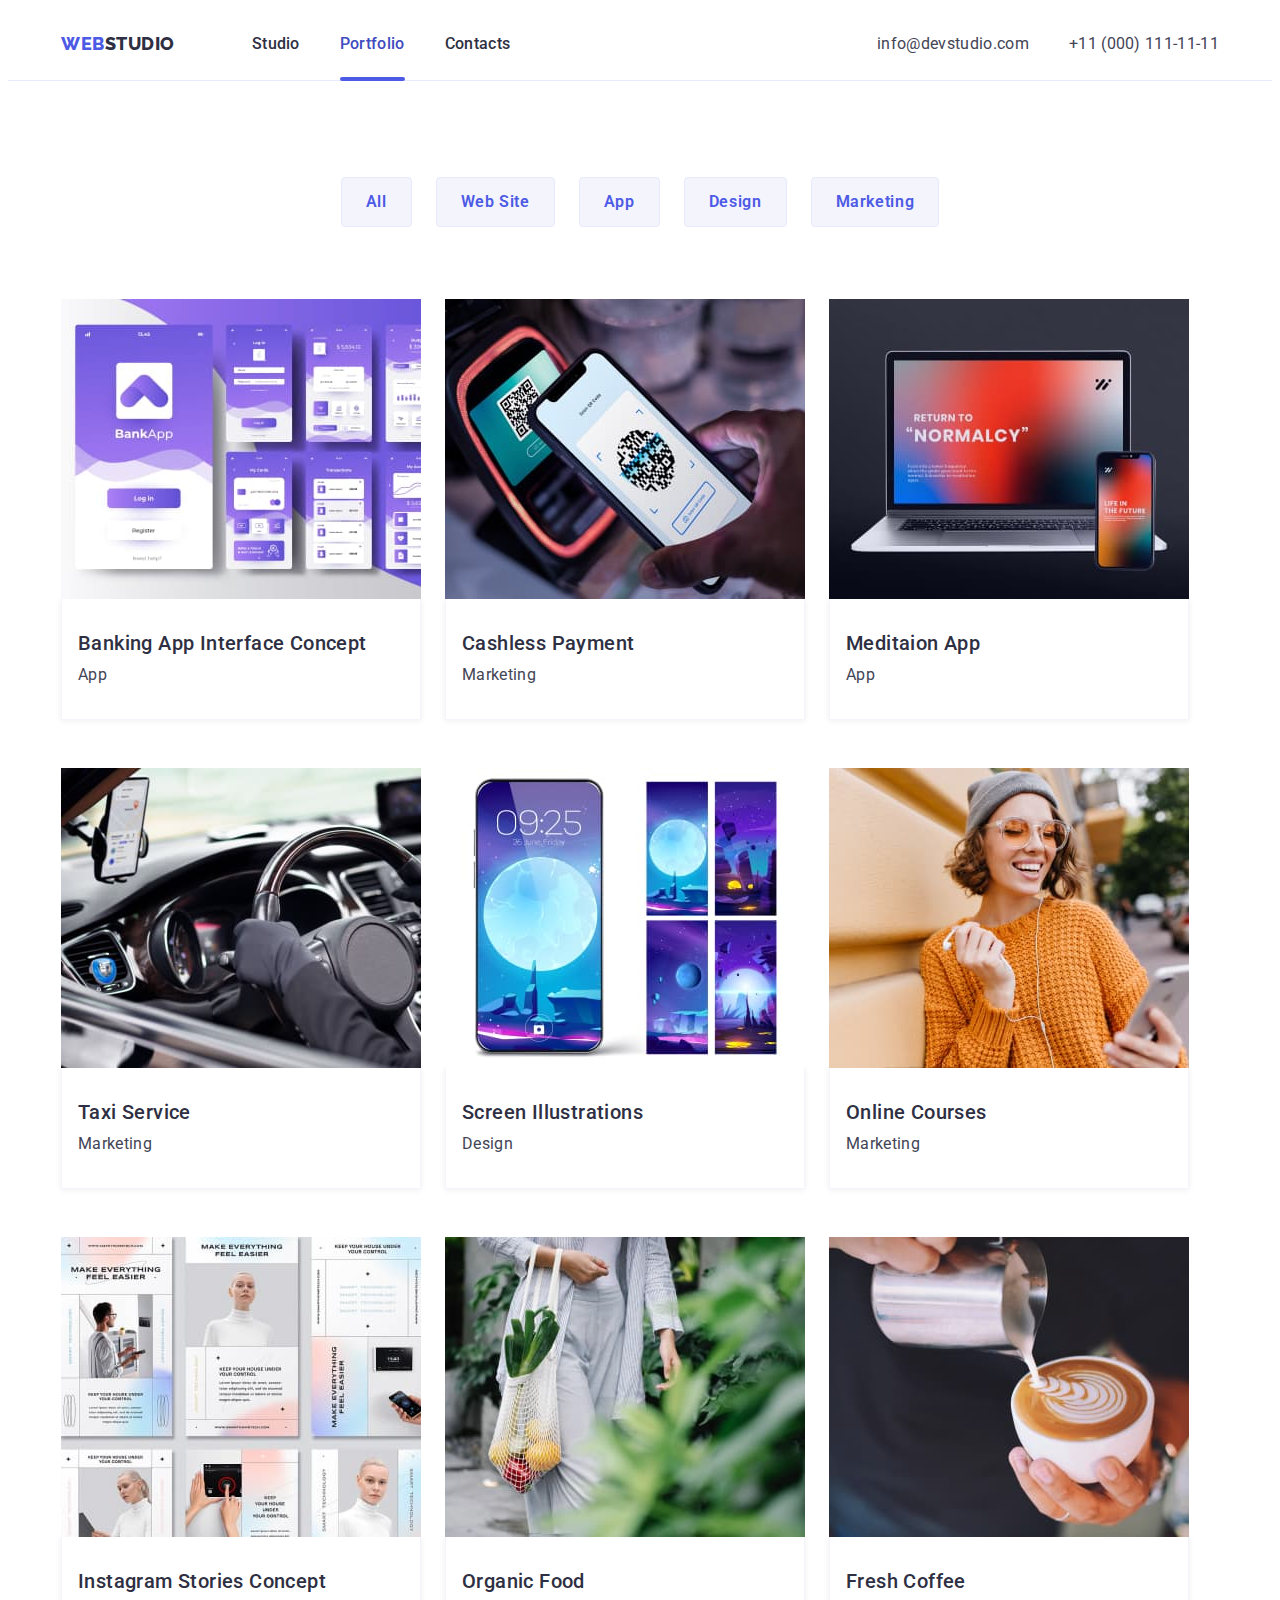
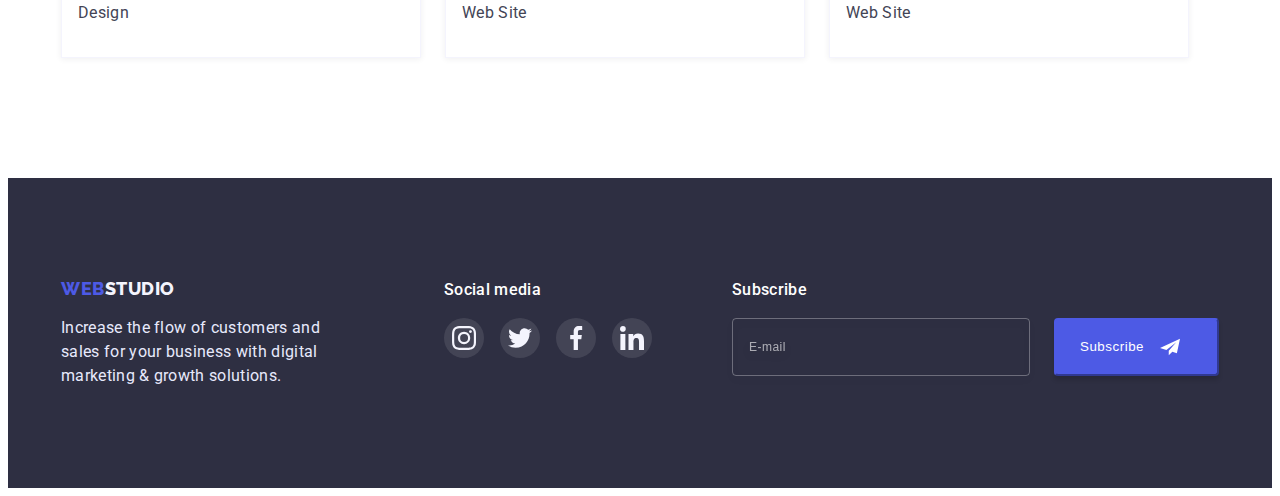
==== portfolio.html @ 06fc44c1 "add file" ====
<!DOCTYPE html>
<html lang="en">
<head>
    <meta charset="UTF-8">
    <meta http-equiv="X-UA-Compatible" content="IE=edge">
    <meta name="viewport" content="width=device-width, initial-scale=1.0">
    <title>Document</title>
    <link rel="preconnect" href="https://fonts.googleapis.com">
<link rel="preconnect" href="https://fonts.gstatic.com" crossorigin>
<link href="https://fonts.googleapis.com/css2?family=Raleway:wght@800&family=Roboto:wght@400;500;700;900&display=swap" rel="stylesheet">
    <link rel="stylesheet" href="https://cdnjs.cloudflare.com/ajax/libs/modern-normalize/1.1.0/modern-normalize.min.css" integrity="sha512-wpPYUAdjBVSE4KJnH1VR1HeZfpl1ub8YT/NKx4PuQ5NmX2tKuGu6U/JRp5y+Y8XG2tV+wKQpNHVUX03MfMFn9Q==" crossorigin="anonymous" referrerpolicy="no-referrer" />
<link rel="stylesheet" href="./css/styles.css">
</head>
<body>
    <header class="header">
        <div class="container header-container"> 
        <nav class="header-navigation">
            <a href="./index.html" class="header-logo link"><span class="logo-web">WEB</span><span class="logo-studio">STUDIO</span></a>
        <ul class="header-nav-list list">
            <li class="header-items"><a href="./index.html" class="header-link link">Studio</a></li>
            <li class="header-items"><a href="./portfolio.html" class="header-link link current">Portfolio</a></li>
            <li class="header-items"><a href="" class="header-link link">Contacts</a></li>
        </ul>
        </nav>
        <ul class="header-list list">
            <li class="header-contacts"><a href="mailto:info@devstudio.com" class="header-link-contacts link">info@devstudio.com</a></li>
            <li class="header-contacts"><a href="tel:+110001111111" class="header-link-contacts link">+11 (000) 111-11-11</a></li>
        </ul>
        </div>
    </header>
    <main>
        <section class="about">
            <div class="container">
            <h2 class="about-title-visually-hidden">Button </h2>
            <ul class="about-list list">
                <li class="about-items"><button type="button" class="about-btn">All</button></li>
                <li class="about-items"><button type="button" class="about-btn">Web Site</button></li>
                <li class="about-items"><button type="button" class="about-btn">App</button></li>
                <li class="about-items"><button type="button" class="about-btn">Design</button></li>
                <li class="about-items"><button type="button" class="about-btn">Marketing</button></li>
            </ul>
           <ul class="about-picture-list list">
            <li class="about-picture-items">
                <a href="" class="about-picture-link link">
                    <div class="about-img-overlay">
                    <img src="./img/img_1.jpg" alt="phones with app" width="360" height="300">
                    <p class="overlay">14 Stylish and User-Friendly App Design Concepts · Task Manager App · Calorie Tracker App · Exotic Fruit Ecommerce App · Cloud Storage App</p>
                    </div>
                    <div class="about-wrap">
                    <h3 class="about-picture-title">Banking App Interface Concept</h3>
                    <p class="about-picture-text">App</p>
                </div>
                </a>
            </li>
            <li class="about-picture-items">
                <a href="" class="about-picture-link link">
                    <div class="about-img-overlay">
                    <img src="./img/img_2.jpg" alt="cashless payment with phone" width="360" height="300">
                    <p class="overlay">14 Stylish and User-Friendly App Design Concepts · Task Manager App · Calorie Tracker App · Exotic Fruit Ecommerce App · Cloud Storage App</p>
                    </div>
                    <div class="about-wrap">
                    <h3 class="about-picture-title">Cashless Payment</h3>
                    <p class="about-picture-text">Marketing</p>
                </div>
                </a>
            </li>
            <li class="about-picture-items">
                <a href="" class="about-picture-link link">
                   <div class="about-img-overlay">
                    <img src="./img/img_3.jpg" alt="phone with notebook" width="360" height="300">
                    <p class="overlay">14 Stylish and User-Friendly App Design Concepts · Task Manager App · Calorie Tracker App · Exotic Fruit Ecommerce App · Cloud Storage App</p>
                    </div>
                    <div class="about-wrap">
                    <h3 class="about-picture-title">Meditaion App</h3>
                    <p class="about-picture-text">App</p>
                </div>
                </a>
            </li>
            <li class="about-picture items">
                <a href="" class="about-picture-link link">
                    <div class="about-img-overlay">
                    <img src="./img/img_4.jpg" alt="auto with navigatoin" width="360" height="300">
                    <p class="overlay">14 Stylish and User-Friendly App Design Concepts · Task Manager App · Calorie Tracker App · Exotic Fruit Ecommerce App · Cloud Storage App</p>
                    </div>
                    <div class="about-wrap">
                    <h3 class="about-picture-title">Taxi Service</h3>
                    <p class="about-picture-text">Marketing</p>
                </div>
                </a>
            </li>
            <li class="about-picture-items">
                <a href="" class="about-picture-link link">
                    <div class="about-img-overlay">
                    <img src="./img/img_5.jpg" alt="screen with illustrations moon" width="360" height="300">
                    <p class="overlay">14 Stylish and User-Friendly App Design Concepts · Task Manager App · Calorie Tracker App · Exotic Fruit Ecommerce App · Cloud Storage App</p>
                    </div>
                    <div class="about-wrap">
                    <h3 class="about-picture-title">Screen Illustrations</h3>
                    <p class="about-picture-text">Design</p>
                </div>
                </a>
            </li>
            <li class="about-picture-items">
                <a href="" class="about-picture-link link">
                    <div class="about-img-overlay">
                    <img src="./img/img_6.jpg" alt="girl smiling" width="360" height="300">
                    <p class="overlay">14 Stylish and User-Friendly App Design Concepts · Task Manager App · Calorie Tracker App · Exotic Fruit Ecommerce App · Cloud Storage App</p>
                    </div>
                    <div class="about-wrap">
                    <h3 class="about-picture-title">Online Courses</h3>
                    <p class="about-picture-text">Marketing</p>
                    </div>
                </a>
            </li>
            <li class="about-picture-items">
                <a href="" class="about-picture-link link">
                    <div class="about-img-overlay">
                    <img src="./img/img_7.jpg" alt="desing of instagram store" width="360" height="300">
                    <p class="overlay">14 Stylish and User-Friendly App Design Concepts · Task Manager App · Calorie Tracker App · Exotic Fruit Ecommerce App · Cloud Storage App</p>
                    </div>
                    <div class="about-wrap">
                    <h3 class="about-picture-title">Instagram Stories Concept</h3>
                    <p class="about-picture-text">Design</p>
                    </div>
                </a>
            </li>
            <li class="about-picture-items">
                <a href="" class="about-picture-link link">
                    <div class="about-img-overlay">
                    <img src="./img/img_8.jpg" alt="some fruits in bag" width="360" height="300">
                    <p class="overlay">14 Stylish and User-Friendly App Design Concepts · Task Manager App · Calorie Tracker App · Exotic Fruit Ecommerce App · Cloud Storage App</p>
                    </div>
                    <div class="about-wrap">
                    <h3 class="about-picture-title">Organic Food</h3>
                    <p class="about-picture-text">Web Site</p>
                    </div>
                </a>
            </li>
            <li class="about-picture-items">
                <a href="" class="about-picture-link link">
                    <div class="about-img-overlay">
                    <img src="./img/img_9.jpg" alt="coffe in cup" width="360" height="300">
                    <p class="overlay">14 Stylish and User-Friendly App Design Concepts · Task Manager App · Calorie Tracker App · Exotic Fruit Ecommerce App · Cloud Storage App</p>
                    </div>
                    <div class="about-wrap">
                    <h3 class="about-picture-title">Fresh Coffee</h3>
                    <p class="about-picture-text">Web Site</p>
                    </div>
                </a>
            </li>
           </ul>
        </div>
        </section>
    </main>
 <footer class="footer">
        <div class="container footer-container">
            <div class="footer-information">
         <a href="./index.html" class="footer-logo link"><span class="footer-logo-web">WEB</span><span class="footer-logo-studio">STUDIO</span></a>
         <p class="footer-text">Increase the flow of customers and sales for your business with digital marketing & growth solutions.</p>
            </div>
        <div class="footer-soc">
            <h2 class="footer-soc-title">Social media</h2>
        <ul class="footer-soc-list list">
            <li class="footer-soc-items">
                <a href="" class="footer-soc-link link">
                    <svg class="footer-soc-icon" width="24" height="24">
                        <use href="./img/icons.svg#icon-instagram"></use>
                    </svg>
                </a>
            </li>
            <li class="footer-soc-items">
                <a href="" class="footer-soc-link link">
                    <svg class="footer-soc-icon" width="24" height="24">
                        <use href="./img/icons.svg#icon-twitter"></use>
                    </svg>
                </a>
            </li>
            <li class="footer-soc-items">
                <a href="" class="footer-soc-link link">
                    <svg class="footer-soc-icon" width="24" height="24">
                        <use href="./img/icons.svg#icon-facebook"></use>
                    </svg>
                </a>
            </li>
            <li class="footer-soc-items">
                <a href="" class="footer-soc-link link">
                    <svg class="footer-soc-icon" width="24" height="24">
                        <use href="./img/icons.svg#icon-linkedin"></use>
                    </svg>
                </a>
            </li>
        </ul>
        </div>
        <div class="footer-sub">
            <h2 class="footer-sub-title">Subscribe</h2>
            <form class="footer-sub-wrap">
                <label class="footer-sub-field">
                    <input class="footer-sub-input" type="email" name="email" placeholder="E-mail" required/>
                </label>
            <button type="submit" class="footer-sub-btn">Subscribe <svg class="footer-sub-icon" width="20" height="24">
                <use href="./img/icons.svg#icon-Frame-3"></use>
            </svg></button>       
            </form>
        </div>
        </div>
    </footer>
</body>
</html>
---- css/styles.css ----
:root {
    --text-color:#434455;
    --background-color: #FFFFFF;
    --accent-color: #4D5AE5
}

p,
h1,
h2,
h3,
h4,
h5,
h6 {
        margin: 0;
}

ul {
        margin: 0;
        padding-left: 0;
}

img {
        display: block;
        max-width: 100%;
        height: auto;
}

body {
    font-family: 'Roboto', sans-serif;
    color: #2E2F42;
    background: #FFFFFF;
}

.list {
    list-style: none;
}

.link {
    text-decoration: none;
}

.container {
        width: 1158px;
        padding-left: 15px;
        padding-right: 15px;
        margin: 0 auto;
}

.visually-hidden {
        position: absolute;
        width: 1px;
        height: 1px;
        margin: -1px;
        border: 0;
        padding: 0;
        white-space: nowrap;
        clip-path: inset(100%);
        clip: rect(0 0 0 0);
        overflow: hidden;
      }

/* --------------HEADER--------------- */
.header {
        padding-top: 24px;
        padding-bottom: 24px;
        border-bottom: 1px solid #e7e9fc;
}

.header-container {
        display: flex;
        align-items: center;
}

.header-navigation {
        display: flex;
        align-items: center;
        margin-right: auto;
}

.logo-web {
    font-family: 'Raleway';
        font-style: normal;
        font-weight: 800;
        font-size: 18px;
        line-height: 1.3;
        letter-spacing: 0.03em;
        text-transform: uppercase;
        color: #4D5AE5;

}

.logo-studio {
    font-family: 'Raleway';
        font-style: normal;
        font-weight: 800;
        font-size: 18px;
        line-height: 1.3;
        letter-spacing: 0.03em;
        text-transform: uppercase;
        color:#2E2F42
        
}

.header-nav-list {
        display: flex;
        gap: 40px;
        margin-left: 77px;
}

.header-list {
        display: flex;
        gap: 40px;
}

.header-items {
}

.header-link {
        font-weight: 500;
        font-size: 16px;
        line-height: 1.5;
        letter-spacing: 0.02em;
        color: #2E2F42;
        transition: color 250ms cubic-bezier(0.4, 0, 0.2, 1);
        position: relative;
}

.header-link.current {
        color: #404BBF;
}

.header-link.current::after {
        display: block;
        content: "";
        position: absolute;
        width: 100%;
        height: 4px;
        background-color: #4D5AE5;
        border-radius: 2px;
        left: 0;
        bottom: -28px;
}

.header-link:hover,
.header-link:focus {
    color: #434455;
}

.header-contacts {
        display: flex;
        gap: 40px;
}

.header-link-contacts {
        font-weight: 400;
        font-size: 16px;
        line-height: 1.5;
        letter-spacing: 0.02em;
        color: #434455;
        transition: color 250ms cubic-bezier(0.4, 0, 0.2, 1);
}

.header-link-contacts:hover,
.header-link-contacts:focus {
    color: var(--accent-color);
}

/* ------------- MAIN----------*/
/* -----------TOP SECTION---------- */
.top {
    max-width: 1440px;
    height: 600px;
    margin-left: auto;
    margin-right: auto;
    background: #2E2F42;
    background-image: linear-gradient(
    rgba(46, 47, 66, 0.7),
    rgba(46, 47, 66, 0.7)),
    url(../img/Main-bg.jpg);
    background-position: center;
    background-repeat: no-repeat;
    background-size: cover;
    text-align: center;
    padding-top: 192px;
    padding-bottom: 192px;
}

.top-title {
        font-weight: 500;
        font-size: 56px;
        max-width: 492px;
        line-height: 1.2;
        letter-spacing: 0.02em;
        color: #FFFFFF;
        margin-bottom: 48px;
        margin-left: auto;
        margin-right: auto;
}

.top-btn {
        font-family: inherit;
        font-weight: 500;
        font-size: 16px;
        line-height: 1.5;
        letter-spacing: 0.04em;
        color: #FFFFFF;
        cursor: pointer;
        padding: 16px 32px;
        background-color: #4D5AE5;
        border: #4D5AE5;
        border-radius: 4px;
        box-shadow: 0px 4px 4px rgba(0, 0, 0, 0.15);
        transition: background-color 250ms cubic-bezier(0.4, 0, 0.2, 1), box-shadow 250ms cubic-bezier(0.4, 0, 0.2, 1);
}

.top-btn:hover,
.top-btn:focus {
        background-color: #404BBF;
        box-shadow: 0px 1px 6px rgba(46, 47, 66, 0.08),
                        0px 1px 1px rgba(46, 47, 66, 0.16), 0px 2px 1px rgba(46, 47, 66, 0.08);

}


/* ------------- MAIN----------*/
/* -----------SECOND SECTION---------- */

.second {
        padding-top: 120px;
        padding-bottom: 120px;
}

.second-list {
        display: flex;
        gap: 24px;
}

.second-items-img {
        flex-basis: calc((100 % - 3 * 24) / 4);
}

.second-list-icon {
        display: flex;
        align-items: center;
        justify-content: center;
        margin-bottom: 8px;
        background-color: #f4f4fd;
        border-radius: 4px; 
        height: 112px;
}

.icon-img {
        width: 64px;
        height: 64px;
}

.second-items {
        width: calc((100% - 72px) / 4);
}

.second-title {
        font-weight: 500;
        font-size: 20px;
        line-height: 1.2;
        letter-spacing: 0.02em;
        color: #2E2F42;
        margin-bottom: 8px;
}

.second-text {
        font-weight: 400;
        font-size: 16px;
        line-height: 1.5;
        letter-spacing: 0.02em;
        color: var(--text-color);
}
/* ------------- MAIN----------*/
/* ----------- THIRD SECTION---------- */
.third {
        padding-bottom: 120px;
}

.third-title {
        font-weight: 500;
        font-size: 36px;
        line-height: 1.1;
        text-align: center;
        letter-spacing: 0.02em;
        text-transform: capitalize;
        color: #2E2F42;
        margin-bottom: 72px;
}

.third-list {
        display: flex;
        gap: 24px;
}

.third-items {
        width: calc((100% - 48px) / 3);
}

/* ----------- TEAM SECTION---------- */
.team {
        background: #F4F4FD;
        padding-bottom: 120px;
        padding-top: 120px;
}

.team-title {
        font-weight: 600;
        font-size: 36px;
        line-height: 1.1;
        text-align: center;
        letter-spacing: 0.02em;
        text-transform: capitalize;
        color: #2E2F42;
        margin-bottom: 72px;
}

.team-list {
        display: flex;
        gap: 24px;
}

.team-items {
        background: var(--background-color);
                box-shadow: 0px 1px 6px rgba(46, 47, 66, 0.08), 0px 1px 1px rgba(46, 47, 66, 0.16), 0px 2px 1px rgba(46, 47, 66, 0.08);
                border-radius: 0px 0px 4px 4px;
        width: calc((100% - 72px) / 4);
}

.team-after-title {
        font-weight: 500;
        font-size: 20px;
        line-height: 1.2;
        text-align: center;
        letter-spacing: 0.02em;
        color: var(--text-color);
        margin-bottom: 8px;
        margin-top: 32px;
}

.team-after-text {
        font-weight: 400;
        font-size: 16px;
        line-height: 1.5;
        text-align: center;
        letter-spacing: 0.02em;
        color: var(--text-color);
        margin-bottom: 8px;
}

.team-soc-list {
        display: flex;
        justify-content: center;
        gap: 24px;
        margin-bottom: 32px;
}

.team-soc-items {
        width: calc((100% - 24 * 3) / 4);
        width: 40px;
        height: 40px;
}

.team-soc-link {
        width: 100%;
        height: 100%;
        background-color: #4D5AE5;
        border-radius: 50%;
        display: flex;
        align-items: center;
        justify-content: center;
        transition: background-color 250ms cubic-bezier(0.4, 0, 0.2, 1);
}

.team-soc-link:hover,
.team-soc-link:focus {
        background-color: #404BBF;
}

.team-soc-icon {
        fill: #F4F4FD;
}




/*--------CUSTOMERS-------*/

.customers {
        background-color: #FFFFFF;
        padding-top: 130px;
        padding-bottom: 120px;
}
.customers-title {
        font-family: 'Roboto';
        font-weight: 600;
        font-size: 36px;
        line-height: 1.1;
        text-align: center;
        letter-spacing: 0.02em;
        text-transform: capitalize;
        color: #2E2F42;
        margin-bottom: 72px;
}
.customers-list {
        display: flex;
        gap: 24px;
}

.customers-items {
        width: calc((100% - 24 * 5) / 6);
        height: 90px;
        width: 170px;

}
.customers-link {
        width: 100%;
        height: 100%;
        border: 1px solid #8E8F99;
        border-radius: 4px;
        display: flex;
        align-items: center;
        justify-content: center;
        transition: border-color 250ms cubic-bezier(0.4, 0, 0.2, 1);
        
}

.customers-link:hover,
.customers-link:focus {
        border-color: var(--accent-color);
        
}

.customers-icon {
        fill: #8E8F99;
        transition: fill 250ms cubic-bezier(0.4, 0, 0.2, 1);
}

.customers-link:hover .customers-icon, 
.customers-link:focus .customers-icon {
        fill: var(--accent-color);
}

/* ----------- ABOUT---------- */
.about {
        padding-top: 96px;
        padding-bottom: 120px;
}

.about-title-visually-hidden {
        position: absolute;
        white-space: nowrap;
        width: 1px;
        height: 1px;
        overflow: hidden;
        border: 0;
        padding: 0;
        clip: rect(0 0 0 0);
        clip-path: inset(50%);
        margin: -1px;
}

.about-list {
        display: flex;
        justify-content: center;
        gap: 24px;
        margin-bottom: 72px;
}

.about-items {}

.about-btn {
        font-family: inherit;
        font-weight: 600;
        font-size: 16px;
        line-height: 1.5;
        display: flex;
        transition: background-color 250ms cubic-bezier(0.4, 0, 0.2, 1), 
        color 250ms cubic-bezier(0.4, 0, 0.2, 1), 
        box-shadow 250ms cubic-bezier(0.4, 0, 0.2, 1), 
        border 250ms cubic-bezier(0.4, 0, 0.2, 1);
        align-items: center;
        text-align: center;
        letter-spacing: 0.04em;
        padding: 12px 24px;
        color: #4D5AE5;
        cursor: pointer;
        border: 1px solid #E7E9FC;
        border-radius: 4px;
        background: #F4F4FD
        
}

.about-btn:hover,
.about-btn:focus {
    background-color: #404BBF;
    color:#FFFFFF;
    box-shadow: 0px 3px 1px rgba(0, 0, 0, 0.1), 0px 2px 1px rgba(0, 0, 0, 0.08), 0px 2px 2px rgba(0, 0, 0, 0.12);
    border: 1px solid #404BBF
}


.about-picture-list {
        display: flex;
        flex-wrap: wrap;
        row-gap: 48px;
        column-gap: 24px;
        
}

.about-picture-items {
        width: calc((100% - 48) / 3);
        transition: box-shadow 250ms cubic-bezier(0.4, 0, 0.2, 1);        
}

.about-picture-items:hover,
.about-picture-items:focus {
        box-shadow: 0px 1px 6px rgba(46, 47, 66, 0.08);
}

.about-picture-link {
        display: block;
}

.about-img-overlay {
        position: relative;
        overflow: hidden;
}

.overlay {
        position: absolute;
        left: 0;
        top: 0;
        width: 100%;
        height: 100%;
        transform: translate(0, 100%);
        transition: transform 250ms cubic-bezier(0.4, 0, 0.2, 1);
        color: #F4F4FD;
        content: "";
        background-color: rgba(70, 70, 230, 0.8);
        padding-top: 40px;
        padding-left: 32px;
        padding-right: 32px;

}

.about-picture-link:hover .overlay,
.about-picture-link:focus .overlay {
        transform: translate(0, 0);
}

.about-wrap {
        padding: 32px 16px;
        border: 0.5px solid #F4F4FD;
        box-shadow: 0px 1px 6px rgba(46, 47, 66, 0.08);
        border-top: none;
}
.about-picture-title {
        font-weight: 500;
        font-size: 20px;
        line-height: 1.2;
        letter-spacing: 0.02em;
        color: #2E2F42;
        margin-bottom: 8px;
}

.about-picture-text {
    font-family: 'Roboto';
        font-style: normal;
        font-weight: 400;
        font-size: 16px;
        line-height: 1.5;
        letter-spacing: 0.02em;
        color: var(--text-color);
}

/* ----------- FOOTER---------- */
.footer {
    background: #2E2F42;
    padding-top: 100px;
    padding-bottom: 100px;
}

.footer-container {
    display: flex;
    align-items: baseline;
}

.footer-information {
    width: 264px;
    margin-right: 120px; 
}

.footer-logo-web {
        font-family: 'Raleway';
        font-style: normal;
        font-weight: 800;
        font-size: 18px;
        line-height: 1.16;
        letter-spacing: 0.03em;
        text-transform: uppercase;
        color: #4D5AE5;
}

.footer-logo-studio {
        font-family: 'Raleway';
        font-style: normal;
        font-weight: 800;
        font-size: 18px;
        line-height: 1.16;
        letter-spacing: 0.03em;
        text-transform: uppercase;
        color: #F4F4FD;
}

.footer-text {
        font-weight: 400;
        font-size: 16px;
        line-height: 1.5;
        letter-spacing: 0.02em;
        color: #E7E9FC;
        max-width: 264px;
        margin-top: 16px;
}

.footer-soc-title {
        font-family: 'Roboto';
        font-style: normal;
        font-weight: 500;
        font-size: 16px;
        line-height: 1.5;
        letter-spacing: 0.02em;
        color: #FFFFFF;
        margin-bottom: 16px;
}

.footer-soc-list {
        display: flex;
        align-items: center;
        gap: 16px;
}

.footer-soc-items {
        width: calc((100% - 16 * 3) / 4);
        width: 40px;
        height: 40px;
}

.footer-soc-link {
        width: 100%;
        height: 100%;
        border-radius: 50%;
        display: flex;
        align-items: center;
        justify-content: center;
        background-color: rgba(255, 255, 255, 0.1);
        transition: background-color 250ms cubic-bezier(0.4, 0, 0.2, 1);
}

.footer-soc-link:hover,
.footer-soc-link:focus {
        background-color: #31D0AA;;
}
.footer-soc-icon {
        fill: #F4F4FD;
}

.footer-sub {
        margin-left: 80px;
        
}
.footer-sub-title {
        font-family: 'Roboto';
        font-style: normal;
        font-weight: 500;
        font-size: 16px;
        line-height: 1.5;
        letter-spacing: 0.02em;
        color: #FFFFFF;
        margin-bottom: 16px;
}

.footer-sub-wrap {
        display: flex;
        flex-direction: row;
        gap: 24px;
}
.footer-sub-field {
}

.footer-sub-input {
        width: 264px;
        height: 40px;
        padding: 8px 16px;
        font-size: 12px;
        line-height: 2;
        letter-spacing: 0.04em;
        color: rgba(255, 255, 255);
        border: 1px solid rgba(255, 255, 255, 0.3);
        filter: drop-shadow(0px 4px 4px rgba(0, 0, 0, 0.15));
        border-radius: 4px;
        background-color: transparent;
        transition: border 250ms cubic-bezier(0.4, 0, 0.2, 1);

}

.footer-sub-input:focus {
        outline: none;
        border: 1px solid var(--accent-color);
}

.footer-sub-input::placeholder {
        font-size: 12px;
        line-height: 2;
        letter-spacing: 0.04em;
        color: rgba(255, 255, 255, 0.6);
      }

.footer-sub-btn {
        display: inline-flex;
        cursor: pointer;
        padding: 8px 24px;
        min-width: 165px;
        text-align: center;
        align-items: center;
        font-weight: 500;
        line-height: 1.5;
        letter-spacing: 0.04em;
        color: #FFFFFF;
        background-color: var(--accent-color);
        box-shadow: 0px 4px 4px rgba(0, 0, 0, 0.15);
        border-radius: 4px;
        border-color: var(--accent-color);
        transition: background-color 250ms cubic-bezier(0.4, 0, 0.2, 1), box-shadow 250ms cubic-bezier(0.4, 0, 0.2, 1);
        
}
.footer-sub-btn:hover,
.footer-sub-btn:focus {
        background-color: #404BBF;
        box-shadow:  0px 1px 6px rgba(46, 47, 66, 0.08), 0px 1px 1px rgba(46, 47, 66, 0.16), 0px 2px 1px rgba(46, 47, 66, 0.08);
}

.footer-sub-icon {
        fill: #FFFFFF;
        margin-left: 16px;
}


/*---------Modal------*/
.backdrop {
        position: fixed;
        top: 0;
        left: 0;
        width: 100%;
        height: 100%;
        background-color: rgba(46, 47, 66, 0.4);
        transition: opacity 250ms cubic-bezier(0.4, 0, 0.2, 1), visibility 250ms cubic-bezier(0.4, 0, 0.2, 1);
}

.backdrop.is-hidden {
        opacity: 0;
        visibility: hidden;
        pointer-events: none;
}

.modal {
        position: absolute;
        top: 50%;
        left: 50%;
        transform: translate(-50%, -50%);
        width: 408px;
        height: 584px;
        background-color: #FCFCFC;
        box-shadow: 0px 1px 1px rgba(0, 0, 0, 0.14), 0px 1px 3px rgba(0, 0, 0, 0.12), 0px 2px 1px rgba(0, 0, 0, 0.2);
        border-radius: 4px;
        padding: 24px;
}

.modal-close-btn {
        display: flex;
        margin-left: auto;
        justify-content: center;
        align-items: center;
        cursor: pointer;
        padding: 0;
        width: 24px;
        height: 24px;
        border-radius: 50%;
        background-color: #E7E9FC;
        border: 1px solid rgba(0, 0, 0, 0.1);
        transition: background-color 250ms cubic-bezier(0.4, 0, 0.2, 1) fill 250ms cubic-bezier(0.4, 0, 0.2, 1); 
}

.modal-close-btn:hover,
.modal-close-btn:focus {
        background-color: #404BBF;
        fill: #FFFFFF;
        outline: transparent;
}
.modal-title {
        font-family: 'Roboto';
        font-style: normal;
        font-weight: 500;
        font-size: 16px;
        line-height: 1.5;
        text-align: center;
        letter-spacing: 0.02em;
        color: #2E2F42;
        margin-top: 12px;
        margin-bottom: 14px;
}

.modal-form {
        display: flex;
        flex-direction: column;
}

.modal-form-field {
        margin-bottom: 8px;
}

.modal-form-desc {
        font-family: 'Roboto';
        font-style: normal;
        font-weight: 400;
        font-size: 12px;
        line-height: 1.33;
        letter-spacing: 0.04em;
        color: #8E8F99;
        margin-bottom: 4px;
}

.modal-form-wrap {
        position: relative;
}

.modal-form-input {
        width: 100%;
        height: 40px;
        border: 1px solid rgba(33, 33, 33, 0.2);
        border-radius: 4px;
        padding-left: 38px;
        background: #FCFCFC;
        transition: border 250ms cubic-bezier(0.4, 0, 0.2, 1);
}

.modal-form-input:focus {
        outline: none;
        border: 1px solid #4D5AE5;

}

.input-icon {
        position: absolute;
        top: 50%;
        left: 16px;
        transform: translateY(-50%);
        fill: #2E2F42;
        transition: fill 250ms cubic-bezier(0.4, 0, 0.2, 1);
        
}

.modal-form-input:focus +.input-icon {
        fill: var(--accent-color);

}

.modal-form-message {
        margin-top: 4px;
        width: 100%;
        height: 120px;
        border: 1px solid rgba(33, 33, 33, 0.2);
        border-radius: 4px;
        font-family: 'Roboto';
        font-style: normal;
        font-weight: 400;
        font-size: 12px;
        line-height: 1.33;
        padding-left: 16px;
        padding-top: 8px;
        resize: none;
        color: rgb(0, 0, 0);
        transition: border 250ms cubic-bezier(0.4, 0, 0.2, 1); ;
}

.modal-form-message:focus {
        outline: none;
        border: 1px solid var(--accent-color);
}

.modal-form-message::placeholder {
        font-size: 12px;
        line-height: 1.33;
        letter-spacing: 0.04em;
        color: rgba(117, 117, 117, 0.5);
}


.modal-form-check {}


.modal-form-check-desc {
        font-family: 'Roboto';
        font-style: normal;
        font-weight: 400;
        font-size: 12px;
        line-height: 1.33;
        letter-spacing: 0.04em;
        color: #757575;
        display: flex;
        margin-bottom: 24px;
}
.check-link {
        color: #404BBF;
}


.modal-form-check-desc .check-box {
        content: "";
        width: 16px;
        height: 16px;
        border-radius: 2px;
        border: 1.25px solid rgba(18, 18, 18);
        display: flex;
        align-items: center;
        justify-content: center;
        transition: background-color 250ms cubic-bezier(0.4, 0, 0.2, 1), 
        border 250ms cubic-bezier(0.4, 0, 0.2, 1), 
        fill 250ms cubic-bezier(0.4, 0, 0.2, 1),
        box-shadow 250ms cubic-bezier(0.4, 0, 0.2, 1);
        fill: transparent
}


.modal-form-check:checked + .modal-form-check-desc .check-box{
        border: none;
        background-color: var(--accent-color);
        fill:#F4F4FD;       
}

.modal-form-check:focus + .modal-form-check-desc > .check-box {
        box-shadow: 0 0 0 0.1em #0e100c;
}

/*
.modal-form-check-desc::before {
        content: "";
        width: 16px;
        height: 16px;
        border-radius: 2px;
        border: 1.25px solid rgba(18, 18, 18);
        display: block;
        

}
.modal-form-check:checked + .modal-form-check-desc::before {
     border: none; 
     background: var(--accent-color); 
     background-image: url(../img/check.svg); 
     background-repeat: no-repeat;
     background-position: center;
}
*/

.modal-form-submit {
        align-self: center;
        display: block;
        padding: 16px 32px;
        margin: 0 auto;
        min-width: 169px;
        text-align: center;
        font-weight: 500;
        line-height: 1.5;
        letter-spacing: 0.04em;
        color: #FFFFFF;
        background-color: var(--accent-color);
        box-shadow: 0px 4px 4px rgba(0, 0, 0, 0.15);
        border-radius: 4px;
        border: var(--accent-color);
        cursor: pointer;
        transition: background-color 250ms cubic-bezier(0.4, 0, 0.2, 1), box-shadow 250ms cubic-bezier(0.4, 0, 0.2, 1);
}

.modal-form-submit:hover,
.modal-form-submit:focus {
        background-color: #404BBF;
        box-shadow:  0px 1px 6px rgba(46, 47, 66, 0.08), 0px 1px 1px rgba(46, 47, 66, 0.16), 0px 2px 1px rgba(46, 47, 66, 0.08);
}
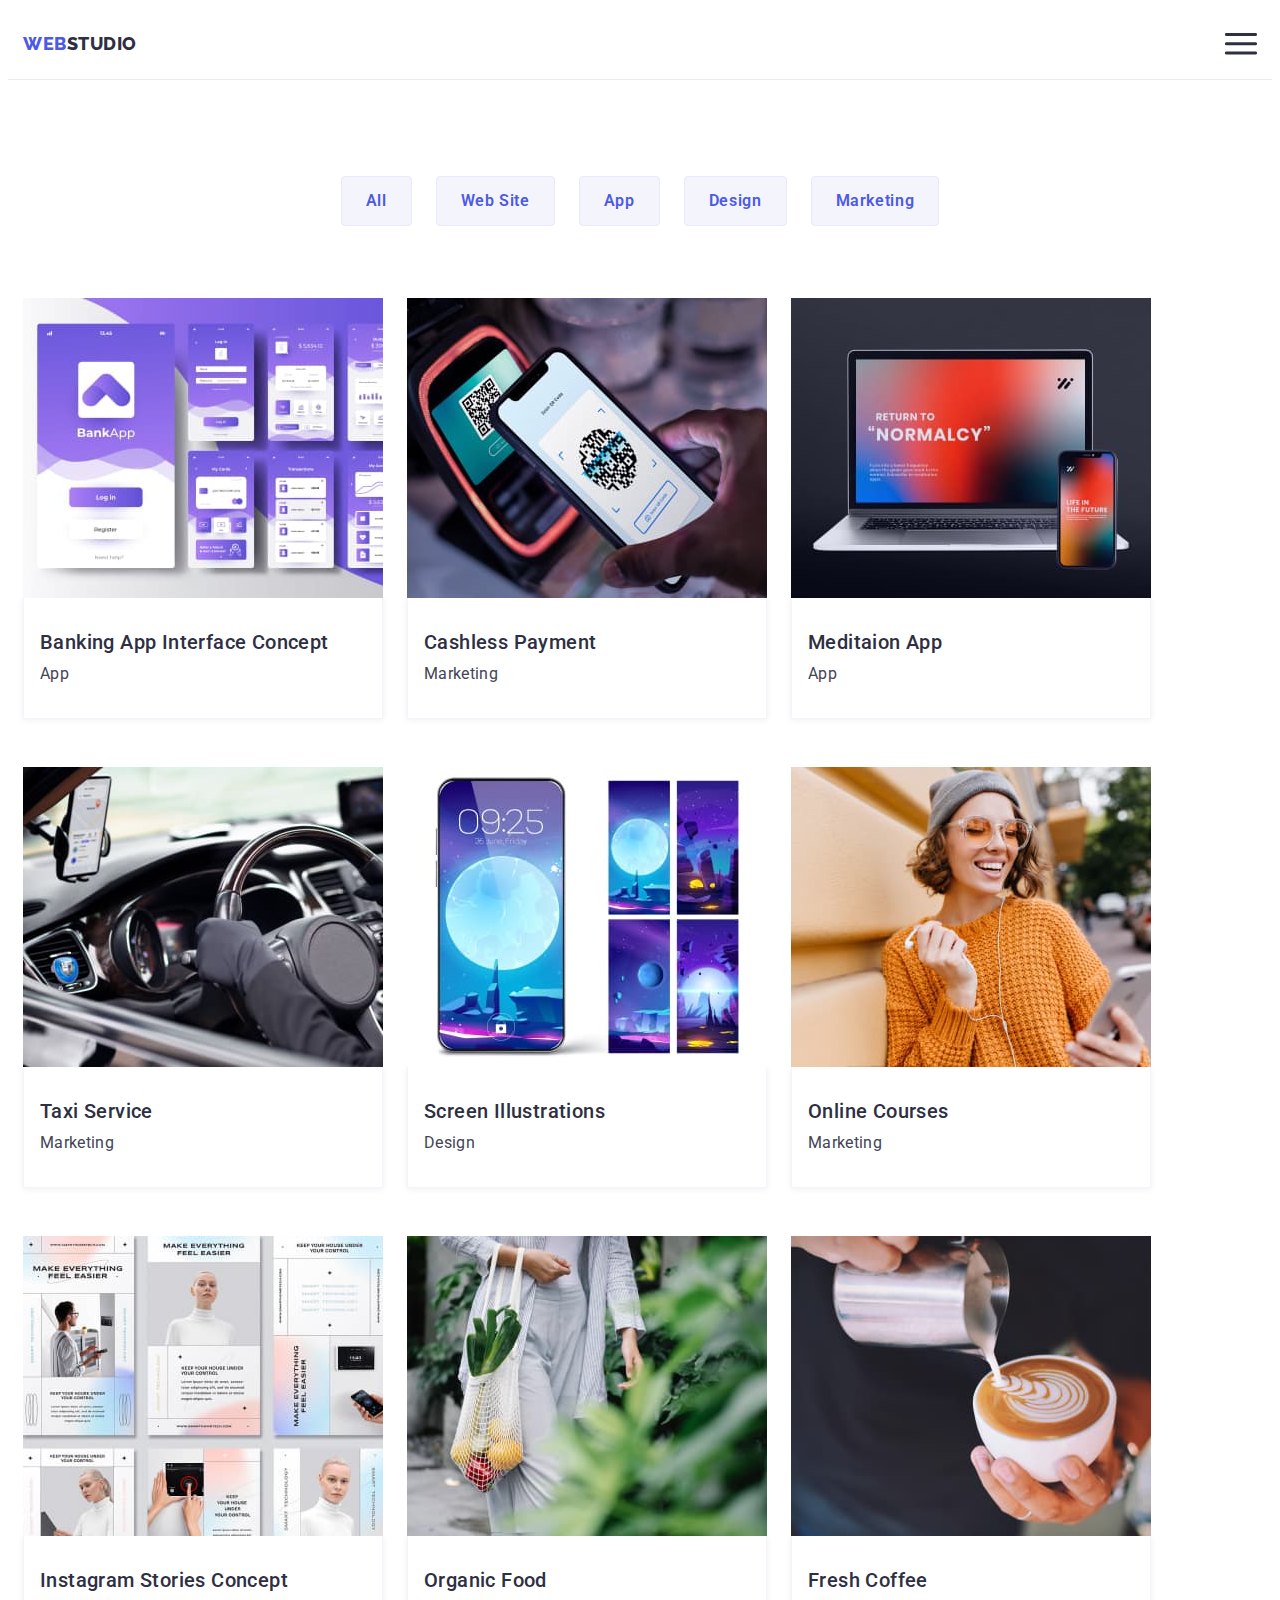
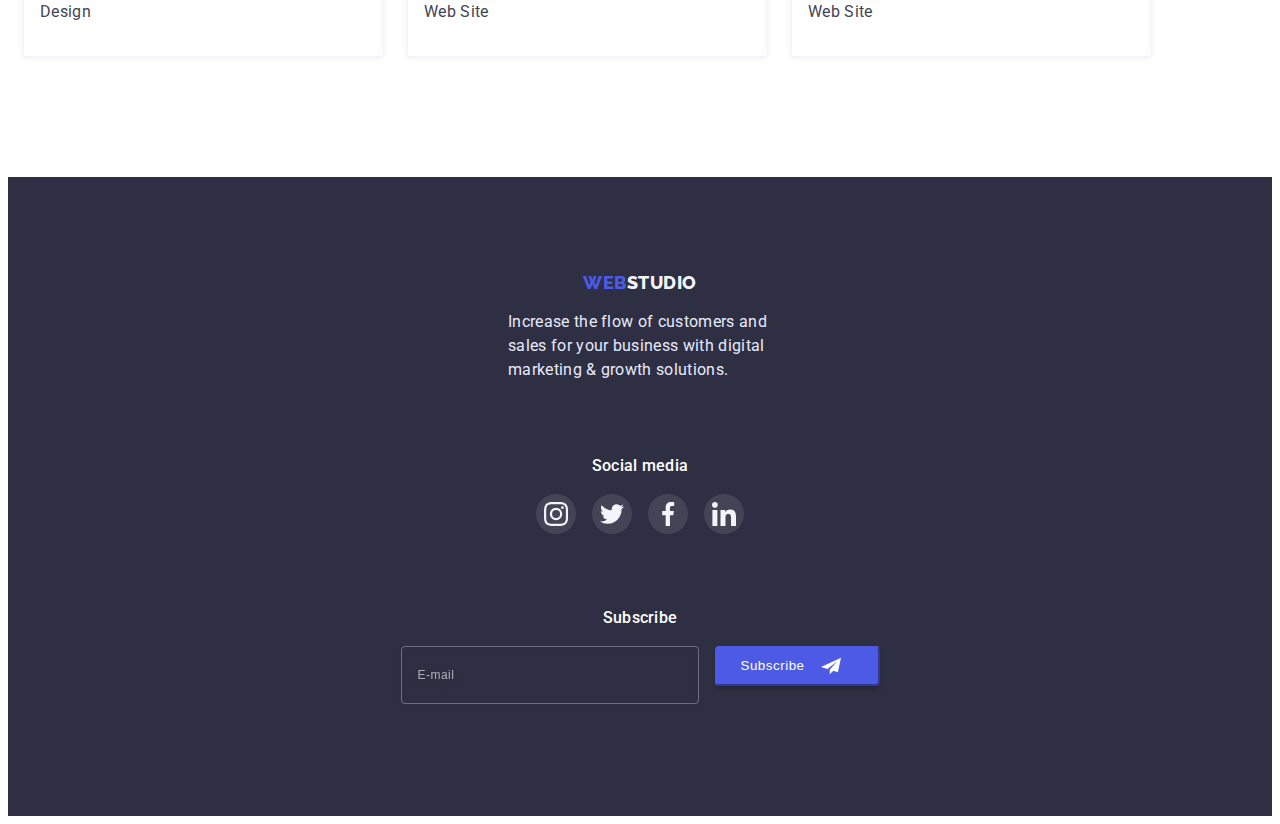
==== commit f86139f3: "add" ====
--- a/portfolio.html
+++ b/portfolio.html
@@ -13,19 +13,78 @@
 </head>
 <body>
     <header class="header">
-        <div class="container header-container"> 
+        <div class="container header-container">
         <nav class="header-navigation">
             <a href="./index.html" class="header-logo link"><span class="logo-web">WEB</span><span class="logo-studio">STUDIO</span></a>
         <ul class="header-nav-list list">
-            <li class="header-items"><a href="./index.html" class="header-link link">Studio</a></li>
-            <li class="header-items"><a href="./portfolio.html" class="header-link link current">Portfolio</a></li>
+            <li class="header-items"><a href="./index.html" class="header-link link current">Studio</a></li>
+            <li class="header-items"><a href="./portfolio.html" class="header-link link">Portfolio</a></li>
             <li class="header-items"><a href="" class="header-link link">Contacts</a></li>
         </ul>
         </nav>
+        <button class="mobile-menu-btn js-open-menu"  type="button" aria-expanded="false"
+        aria-controls="mobile-menu">
+            <svg class="mobile-menu-icon" width="32" height="22" aria-label="mobile-menu"
+            aria-expanded="false"
+            role="button">
+                <use href="./img/icons.svg#icon-charm_menu-hamburger"></use>
+            </svg>
+        </button>
         <ul class="header-list list">
             <li class="header-contacts"><a href="mailto:info@devstudio.com" class="header-link-contacts link">info@devstudio.com</a></li>
             <li class="header-contacts"><a href="tel:+110001111111" class="header-link-contacts link">+11 (000) 111-11-11</a></li>
         </ul>
+        </div>
+        <div class="mob-menu js-menu-container" id="mobile-menu">
+            <div class="mob-menu-container container">
+                <div class="mob-conteiner-top">
+            <button type="button" class="mob-menu-close-btn js-close-menu" >
+                    <svg class="mob-menu-close-icon" width="8" height="8"
+                    aria-label="mobile-menu"
+                    aria-expanded="false"
+                    role="button">
+                        <use href="./img/icons.svg#icon-close"></use>
+                    </svg>
+                </button>
+                <nav class="mob-menu-navigation">
+                    <ul class="mob-menu-list list">
+                        <li class="mob-menu-items"><a href="./index.html" class="mob-menu-link link">Studio</a></li>
+                        <li class="mob-menu-items"><a href="./portfolio.html" class="mob-menu-link link">Portfolio</a></li>
+                        <li class="mob-menu-items"><a href="" class="mob-menu-link current link">Contacts</a></li>
+                    </ul>
+                </nav>
+            </div>
+            <div class="mob-conteiner-second">
+                    <ul class="mob-menu-list list">
+                        <li class="mob-menu-tel"><a href="tel:+110001111111" class="mob-menu-link-tel link">+11 (000) 111-11-11</a></li>
+                        <li class="mob-menu-contacts"><a href="mailto:info@devstudio.com" class="mob-menu-link-contacts link">info@devstudio.com</a></li>
+                        
+                    </ul>
+                </svg>
+                <ul class="mob-menu-soc-list list">
+                    <li class="mob-menu-soc-items"><a href="" class="mob-menu-soc-link link">
+                       <svg class="mob-menu-soc-icon" width="24" height="24"> 
+                            <use href="./img/icons.svg#icon-instagram"></use>
+                     </svg> 
+                    </a></li>
+                    <li class="mob-menu-soc-items"><a href="" class="mob-menu-soc-link link">
+                     <svg class="mob-menu-soc-icon" width="24" height="24"> 
+                            <use href="./img/icons.svg#icon-twitter"></use>
+                     </svg>   
+                    </a></li>
+                    <li class="mob-menu-soc-items"><a href="" class="mob-menu-soc-link link">
+                      <svg class="mob-menu-soc-icon" width="24" height="24"> 
+                            <use href="./img/icons.svg#icon-facebook"></use>
+                     </svg>  
+                    </a></li>
+                    <li class="mob-menu-soc-items"><a href="" class="mob-menu-soc-link link">
+                        <svg class="mob-menu-soc-icon" width="24" height="24"> 
+                            <use href="./img/icons.svg#icon-linkedin"></use>
+                     </svg>
+                    </a></li>
+                </ul>
+            </div>
+            </div>
         </div>
     </header>
     <main>
--- a/css/styles.css
+++ b/css/styles.css
@@ -22,6 +22,7 @@
 
 img {
         display: block;
+        width: 100%;
         max-width: 100%;
         height: auto;
 }
@@ -41,10 +42,11 @@
 }
 
 .container {
-        width: 1158px;
+        /* width: 100%; */
         padding-left: 15px;
         padding-right: 15px;
         margin: 0 auto;
+        
 }
 
 .visually-hidden {
@@ -60,12 +62,20 @@
         overflow: hidden;
       }
 
+
+        
+
+
+
+
 /* --------------HEADER--------------- */
 .header {
         padding-top: 24px;
         padding-bottom: 24px;
         border-bottom: 1px solid #e7e9fc;
 }
+
+
 
 .header-container {
         display: flex;
@@ -103,13 +113,13 @@
 }
 
 .header-nav-list {
-        display: flex;
+        display: none;
         gap: 40px;
         margin-left: 77px;
 }
 
 .header-list {
-        display: flex;
+        display: none;
         gap: 40px;
 }
 
@@ -124,6 +134,7 @@
         color: #2E2F42;
         transition: color 250ms cubic-bezier(0.4, 0, 0.2, 1);
         position: relative;
+        
 }
 
 .header-link.current {
@@ -139,7 +150,7 @@
         background-color: #4D5AE5;
         border-radius: 2px;
         left: 0;
-        bottom: -28px;
+        bottom: -17px;
 }
 
 .header-link:hover,
@@ -147,18 +158,14 @@
     color: #434455;
 }
 
-.header-contacts {
-        display: flex;
-        gap: 40px;
-}
-
 .header-link-contacts {
         font-weight: 400;
-        font-size: 16px;
-        line-height: 1.5;
-        letter-spacing: 0.02em;
+        font-size: 12px;
+        line-height: 1.3;
+        letter-spacing: 0.04em;
         color: #434455;
         transition: color 250ms cubic-bezier(0.4, 0, 0.2, 1);
+        
 }
 
 .header-link-contacts:hover,
@@ -166,34 +173,249 @@
     color: var(--accent-color);
 }
 
+.mobile-menu-btn {
+        cursor: pointer;
+        width: 32px;
+        height: 22px;
+        padding: 0;
+        background-color: transparent;
+        border: none;
+        
+        
+}
+
+.mobile-menu-icon {
+        stroke: #2E2F42;
+        
+}
+
+.mob-menu-container {      
+        display: flex;
+        flex-direction: column;
+        justify-content: space-between;
+        height: 100%;
+        overflow: auto;
+               
+}
+
+.mob-menu {
+        top: 0;
+        left: 0;
+        position: fixed;
+        width: 100%;
+        height: 100%;
+        z-index: 100;
+        background: #FFFFFF;
+        box-shadow: 0px 2px 1px rgba(46, 47, 66, 0.08), 0px 1px 1px 
+        rgba(46, 47, 66, 0.16), 0px 1px 6px 
+        rgba(46, 47, 66, 0.08);
+        padding: 40px;
+        
+        transform: translateX(100%);
+        transition: transform 250ms cubic-bezier(0.4, 0, 0.2, 1); 
+
+}
+
+.mob-menu.is-open {
+        transform: translateX(0);
+      }
+
+.mob-menu >.container {
+        max-width: 428px;
+}
+
+/* .mob-menu.is-hidden {
+        opacity: 0;
+        visibility: hidden;
+        pointer-events: none;
+} */
+
+/* @media  screen and (max-width:767px) {
+        .mob-menu {
+
+        } */
+        
+
+.mob-menu-close-btn {
+        display: flex;
+        margin-left: auto;
+        margin-bottom: 16px;
+        justify-content: center;
+        align-items: center;
+        cursor: pointer;
+        padding: 0;
+        width: 24px;
+        height: 24px;
+        border-radius: 50%;
+        background-color: #E7E9FC;
+        border: 1px solid rgba(0, 0, 0, 0.1);
+        transition: background-color 250ms cubic-bezier(0.4, 0, 0.2, 1) 
+        fill 250ms cubic-bezier(0.4, 0, 0.2, 1); 
+}
+
+.mob-menu-close-btn:hover,
+.mob-menu-close-btn:focus {
+        background-color: #404BBF;
+        fill: #FFFFFF;
+}
+        
+
+.mob-menu-close-icon {
+}
+
+.mob-menu-navigation {
+
+
+}
+
+.mob-menu-list {
+        
+        
+}
+
+.mob-menu-items:not(:last-child) {
+        margin-bottom: 40px;
+        
+}
+.mob-menu-link {
+        font-family: 'Roboto';
+        font-style: normal;
+        font-weight: 700;
+        font-size: 36px;
+        line-height: 1.1;
+        letter-spacing: 0.02em;
+        text-transform: capitalize;
+        color: #2e2f42;
+        margin-bottom: 40px;
+        transition: color 250ms cubic-bezier(0.4, 0, 0.2, 1);
+}
+
+.mob-menu-link:hover,
+.mob-menu-link:focus {
+        color: #404BBF;
+}
+
+.mob-menu-link.current {
+        color: #404BBF;
+}
+
+
+.mob-menu-contacts {
+        margin-bottom: 48px;
+        
+}
+.mob-menu-link-contacts {
+        font-family: 'Roboto';
+        font-style: normal;
+        font-weight: 500;
+        font-size: 20px;
+        line-height: 1.2;
+        letter-spacing: 0.02em;
+        justify-content: center;
+        align-items: center;
+        color: #434455;
+        
+
+}
+
+.mob-menu-tel {
+        font-family: 'Roboto';
+font-style: normal;
+font-weight: 600;
+font-size: 20px;
+line-height: 1.2;
+text-transform: capitalize;
+margin-bottom: 40px;
+}
+@media screen and (min-width: 427px) {
+        .mob-menu-tel {
+        font-size: 36px; 
+        line-height: calc(36/40);
+        }
+      }
+
+
+.mob-menu-soc-list {
+        display: flex;
+        justify-content: space-between; 
+        gap: 24px;
+        
+}
+.mob-menu-soc-items {   
+        width: 100%;
+        width: 40px;
+        height: 40px;
+}
+.mob-menu-soc-link {
+        width: 100%;
+        height: 100%;
+        background-color: #4D5AE5;
+        border-radius: 50%;
+        display: flex;
+        align-items: center;
+        justify-content: center;
+        transition: background-color 250ms cubic-bezier(0.4, 0, 0.2, 1);
+}
+
+.mob-menu-soc-link:hover,
+.mob-menu-soc-link:focus {
+        background-color: #404BBF;
+}
+.mob-menu-soc-icon {
+        fill: #FFFFFF;
+}
+
+/* @media screen and (min-width:767px) {
+        .mobile-menu-btn {
+                display: none;
+        }
+        
+} */
+
 /* ------------- MAIN----------*/
 /* -----------TOP SECTION---------- */
 .top {
-    max-width: 1440px;
-    height: 600px;
+    max-width: 428px;
+    height: 432px;
     margin-left: auto;
     margin-right: auto;
     background: #2E2F42;
     background-image: linear-gradient(
     rgba(46, 47, 66, 0.7),
     rgba(46, 47, 66, 0.7)),
-    url(../img/Main-bg.jpg);
+    url(../img/Bg/bg-mobile-1x.jpg);
     background-position: center;
     background-repeat: no-repeat;
     background-size: cover;
     text-align: center;
-    padding-top: 192px;
-    padding-bottom: 192px;
+    padding-top: 112px;
+    padding-bottom: 112px;
+}
+
+@media (min-device-pixel-ratio: 2),
+  (min-resolution: 192dpi),
+  (min-resolution: 2dppx) {
+  .top{
+    background-image: linear-gradient(
+        rgba(46, 47, 66, 0.7),
+        rgba(46, 47, 66, 0.7)),
+        url(../img/Bg/bg-mobile-2x.jpg);
+  }
+}
+
+.top-container {
+
 }
 
 .top-title {
         font-weight: 500;
-        font-size: 56px;
-        max-width: 492px;
-        line-height: 1.2;
-        letter-spacing: 0.02em;
+        font-size: 36px;
+        max-width: 318px;
+        line-height: 1.1;
+        letter-spacing: 0.02em;
+        text-transform: capitalize;
         color: #FFFFFF;
-        margin-bottom: 48px;
+        margin-bottom: 72px;
         margin-left: auto;
         margin-right: auto;
 }
@@ -227,12 +449,13 @@
 /* -----------SECOND SECTION---------- */
 
 .second {
-        padding-top: 120px;
-        padding-bottom: 120px;
+        padding-top: 96px;
+        padding-bottom: 96px;
 }
 
 .second-list {
         display: flex;
+        flex-wrap: wrap;
         gap: 24px;
 }
 
@@ -254,9 +477,14 @@
         width: 64px;
         height: 64px;
 }
-
+@media screen and (max-width: 1199px) {
+        .second-list-icon {
+          display: none;
+        }
+      }
 .second-items {
-        width: calc((100% - 72px) / 4);
+        width: 100%;
+        row-gap: 72px;
 }
 
 .second-title {
@@ -266,6 +494,7 @@
         letter-spacing: 0.02em;
         color: #2E2F42;
         margin-bottom: 8px;
+        text-align: center;
 }
 
 .second-text {
@@ -301,12 +530,22 @@
         width: calc((100% - 48px) / 3);
 }
 
+@media screen and (max-width: 1199px) {
+        .third {
+          display: none;
+        }
+      }
 /* ----------- TEAM SECTION---------- */
 .team {
         background: #F4F4FD;
-        padding-bottom: 120px;
-        padding-top: 120px;
-}
+        padding-bottom: 128px;
+        padding-top: 96px;
+        margin-right: 0 auto;
+}
+
+.team >.container {
+        width: 294px;
+    }
 
 .team-title {
         font-weight: 600;
@@ -321,15 +560,23 @@
 
 .team-list {
         display: flex;
-        gap: 24px;
+        flex-wrap: wrap;
+        justify-content: center;
+        row-gap: 72px;
+        
+
+        
 }
 
 .team-items {
         background: var(--background-color);
                 box-shadow: 0px 1px 6px rgba(46, 47, 66, 0.08), 0px 1px 1px rgba(46, 47, 66, 0.16), 0px 2px 1px rgba(46, 47, 66, 0.08);
                 border-radius: 0px 0px 4px 4px;
-        width: calc((100% - 72px) / 4);
-}
+        width: 100%;
+}
+
+  
+
 
 .team-after-title {
         font-weight: 500;
@@ -354,13 +601,14 @@
 
 .team-soc-list {
         display: flex;
+        flex-wrap: wrap;
         justify-content: center;
         gap: 24px;
         margin-bottom: 32px;
 }
 
 .team-soc-items {
-        width: calc((100% - 24 * 3) / 4);
+        width: 100%;
         width: 40px;
         height: 40px;
 }
@@ -392,8 +640,8 @@
 
 .customers {
         background-color: #FFFFFF;
-        padding-top: 130px;
-        padding-bottom: 120px;
+        padding-top: 96px;
+        padding-bottom: 96px;
 }
 .customers-title {
         font-family: 'Roboto';
@@ -408,13 +656,16 @@
 }
 .customers-list {
         display: flex;
-        gap: 24px;
+        flex-wrap: wrap;
+        row-gap: 72px;
+        column-gap: 16px;
+        justify-content: center;
 }
 
 .customers-items {
-        width: calc((100% - 24 * 5) / 6);
-        height: 90px;
-        width: 170px;
+        width: calc((100% - 16px ) / 2);
+        max-width: 190px;
+        height: 88px;
 
 }
 .customers-link {
@@ -581,18 +832,23 @@
 /* ----------- FOOTER---------- */
 .footer {
     background: #2E2F42;
-    padding-top: 100px;
-    padding-bottom: 100px;
+    padding-top: 96px;
+    padding-bottom: 96px;
 }
 
 .footer-container {
     display: flex;
-    align-items: baseline;
-}
+    flex-direction: column;
+    align-items: center;
+}
+
 
 .footer-information {
-    width: 264px;
-    margin-right: 120px; 
+        margin-bottom: 72px;
+        display: flex;
+        flex-direction: column;
+        align-items: center;
+        max-width: 268px;
 }
 
 .footer-logo-web {
@@ -615,6 +871,7 @@
         letter-spacing: 0.03em;
         text-transform: uppercase;
         color: #F4F4FD;
+        
 }
 
 .footer-text {
@@ -625,6 +882,13 @@
         color: #E7E9FC;
         max-width: 264px;
         margin-top: 16px;
+}
+
+.footer-soc {
+        display: flex;
+        flex-direction: column;
+        align-items: center;
+        margin-bottom: 72px;
 }
 
 .footer-soc-title {
@@ -636,7 +900,9 @@
         letter-spacing: 0.02em;
         color: #FFFFFF;
         margin-bottom: 16px;
-}
+        text-align: center;
+}
+
 
 .footer-soc-list {
         display: flex;
@@ -670,9 +936,12 @@
 }
 
 .footer-sub {
-        margin-left: 80px;
-        
-}
+        display: flex;
+        flex-direction: column;
+        align-items: center;
+        
+}
+
 .footer-sub-title {
         font-family: 'Roboto';
         font-style: normal;
@@ -682,13 +951,18 @@
         letter-spacing: 0.02em;
         color: #FFFFFF;
         margin-bottom: 16px;
+        text-align: center;
 }
 
 .footer-sub-wrap {
         display: flex;
+        flex-wrap: wrap;
         flex-direction: row;
-        gap: 24px;
-}
+        column-gap: 16px;
+        justify-content: center;
+
+}
+
 .footer-sub-field {
 }
 
@@ -705,7 +979,14 @@
         border-radius: 4px;
         background-color: transparent;
         transition: border 250ms cubic-bezier(0.4, 0, 0.2, 1);
-
+        margin-bottom: 16px;
+
+}
+
+@media  screen and (max-width:767px) and (min-width:426px) {
+        .footer-sub-input{
+        width: 396px;
+        } 
 }
 
 .footer-sub-input:focus {
@@ -725,6 +1006,7 @@
         cursor: pointer;
         padding: 8px 24px;
         min-width: 165px;
+        height: 40px;
         text-align: center;
         align-items: center;
         font-weight: 500;
@@ -750,6 +1032,8 @@
 }
 
 
+
+
 /*---------Modal------*/
 .backdrop {
         position: fixed;
@@ -772,8 +1056,10 @@
         top: 50%;
         left: 50%;
         transform: translate(-50%, -50%);
-        width: 408px;
-        height: 584px;
+        width: 392px;
+        height: 586px;
+        /* width: 408px;
+        height: 584px; */
         background-color: #FCFCFC;
         box-shadow: 0px 1px 1px rgba(0, 0, 0, 0.14), 0px 1px 3px rgba(0, 0, 0, 0.12), 0px 2px 1px rgba(0, 0, 0, 0.2);
         border-radius: 4px;
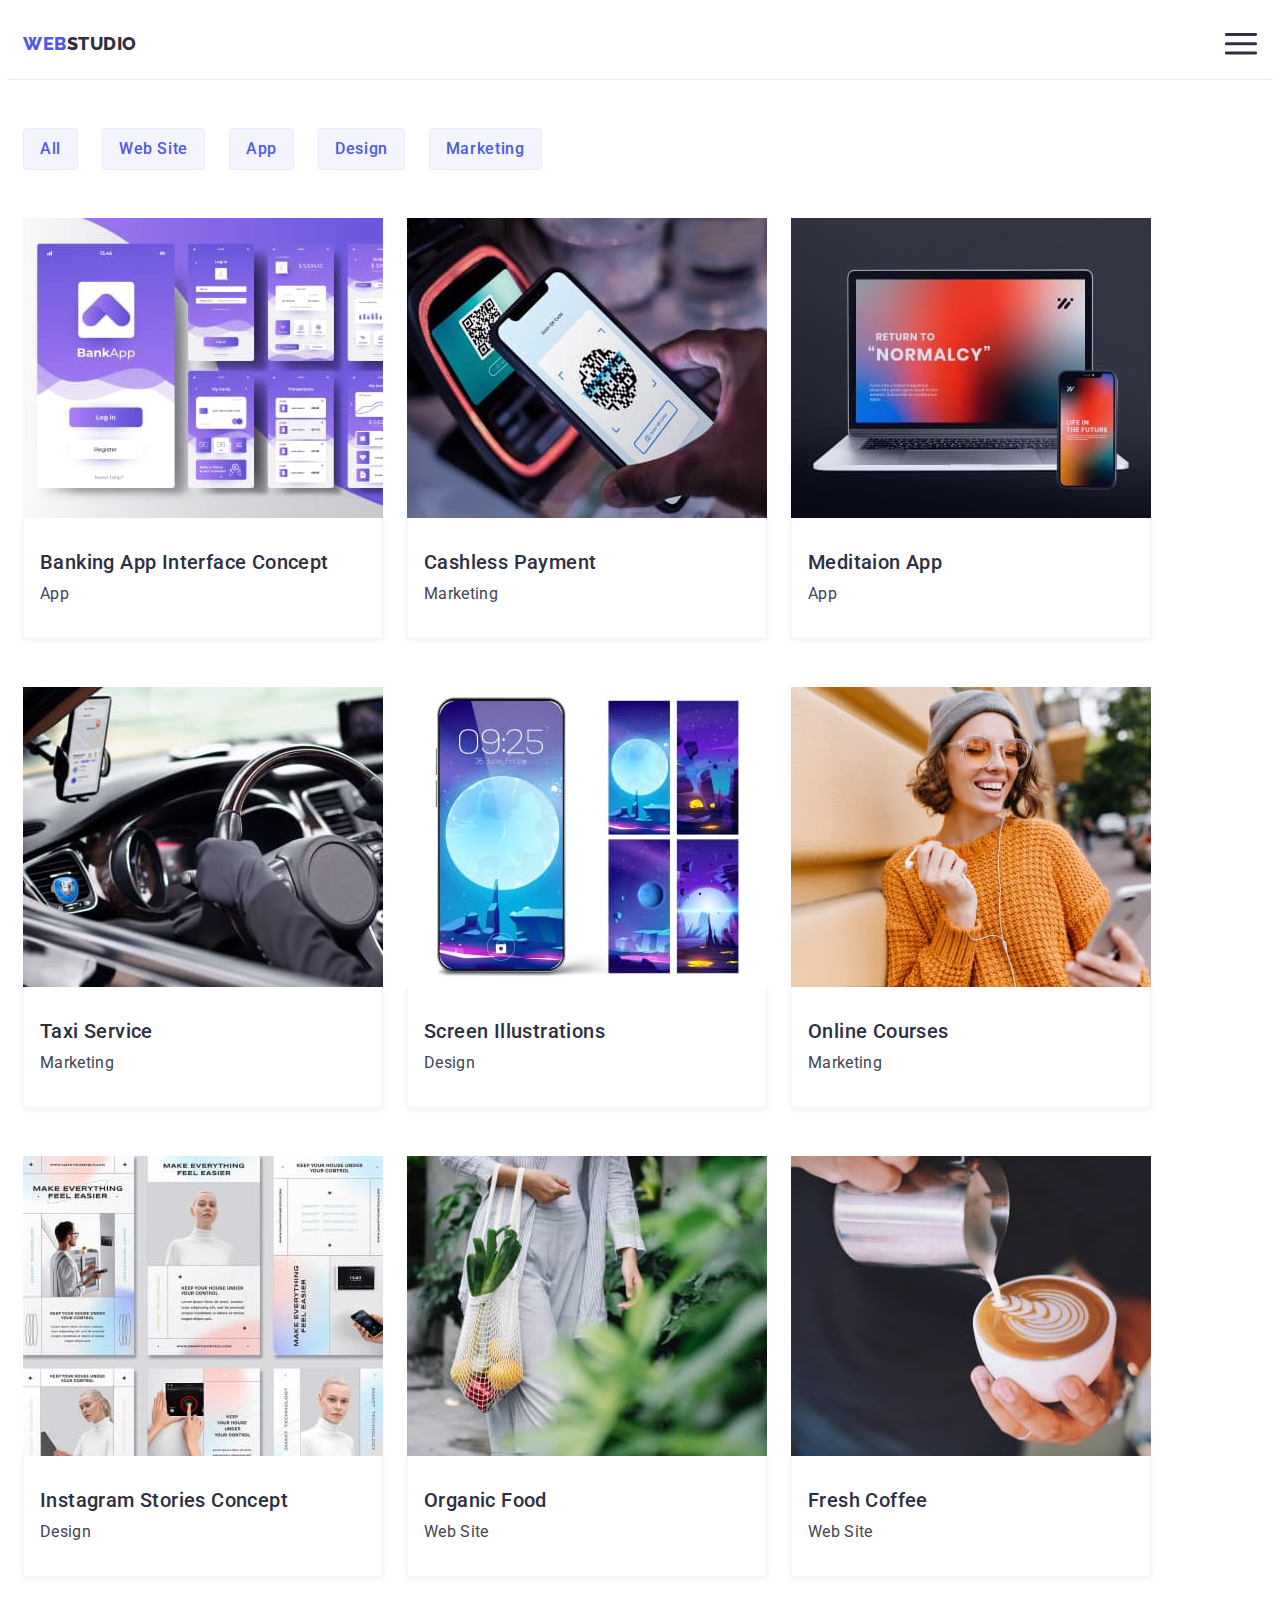
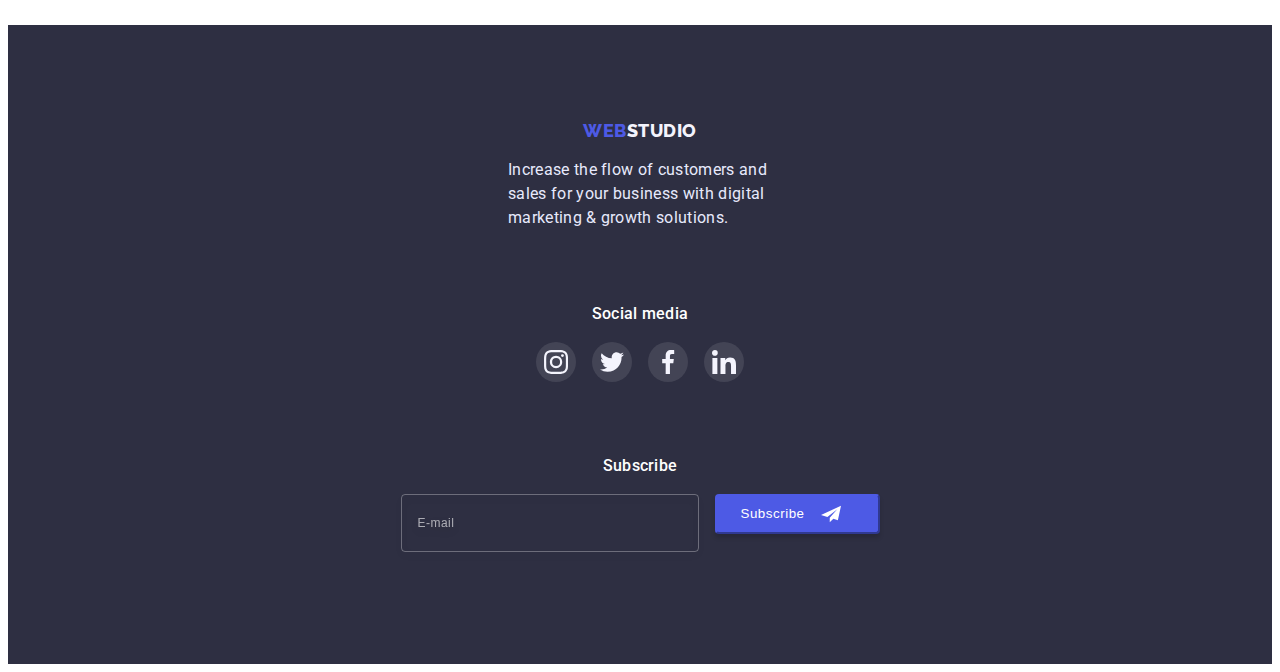
==== commit 0e2d84ff: "add portfolio btn mob" ====
--- a/portfolio.html
+++ b/portfolio.html
@@ -211,8 +211,9 @@
         </div>
         </section>
     </main>
- <footer class="footer">
+     <footer class="footer">
         <div class="container footer-container">
+            <div class="footer-wrap">
             <div class="footer-information">
          <a href="./index.html" class="footer-logo link"><span class="footer-logo-web">WEB</span><span class="footer-logo-studio">STUDIO</span></a>
          <p class="footer-text">Increase the flow of customers and sales for your business with digital marketing & growth solutions.</p>
@@ -249,19 +250,21 @@
                 </a>
             </li>
         </ul>
-        </div>
-        <div class="footer-sub">
-            <h2 class="footer-sub-title">Subscribe</h2>
-            <form class="footer-sub-wrap">
-                <label class="footer-sub-field">
-                    <input class="footer-sub-input" type="email" name="email" placeholder="E-mail" required/>
-                </label>
-            <button type="submit" class="footer-sub-btn">Subscribe <svg class="footer-sub-icon" width="20" height="24">
-                <use href="./img/icons.svg#icon-Frame-3"></use>
-            </svg></button>       
-            </form>
-        </div>
+    </div>
+</div>
+       <div class="footer-sub">
+        <h2 class="footer-sub-title">Subscribe</h2>
+        <form class="footer-sub-wrap">
+            <label class="footer-sub-field">
+                <input class="footer-sub-input" type="email" name="email" placeholder="E-mail" required/>
+            </label>
+        <button type="submit" class="footer-sub-btn">Subscribe <svg class="footer-sub-icon" width="20" height="24">
+            <use href="./img/icons.svg#icon-Frame-3"></use>
+        </svg></button>       
+    </form> 
+       </div>       
         </div>
     </footer>
+    <script src="./js/mobile-menu.js"></script>
 </body>
 </html>--- a/css/styles.css
+++ b/css/styles.css
@@ -75,8 +75,6 @@
         border-bottom: 1px solid #e7e9fc;
 }
 
-
-
 .header-container {
         display: flex;
         align-items: center;
@@ -101,7 +99,7 @@
 }
 
 .logo-studio {
-    font-family: 'Raleway';
+        font-family: 'Raleway';
         font-style: normal;
         font-weight: 800;
         font-size: 18px;
@@ -321,16 +319,17 @@
 .mob-menu-tel {
         font-family: 'Roboto';
 font-style: normal;
-font-weight: 600;
+font-weight: 500;
 font-size: 20px;
 line-height: 1.2;
 text-transform: capitalize;
 margin-bottom: 40px;
 }
-@media screen and (min-width: 427px) {
+@media screen and (min-width: 480px) {
         .mob-menu-tel {
         font-size: 36px; 
-        line-height: calc(36/40);
+        line-height: 1.1;
+        letter-spacing: 0.01em;
         }
       }
 
@@ -698,9 +697,18 @@
 
 /* ----------- ABOUT---------- */
 .about {
-        padding-top: 96px;
-        padding-bottom: 120px;
-}
+        
+        padding-top: 48px;
+        padding-bottom: 48px;
+}
+
+@media screen and (max-width: 767px) {
+        .about {
+                width: 320px;
+        }       
+}
+
+
 
 .about-title-visually-hidden {
         position: absolute;
@@ -717,19 +725,21 @@
 
 .about-list {
         display: flex;
-        justify-content: center;
-        gap: 24px;
-        margin-bottom: 72px;
+        flex-wrap: wrap;
+        justify-content: start;
+        column-gap: 24px;
+        row-gap: 16px;
+        margin-bottom: 48px;
 }
 
 .about-items {}
 
 .about-btn {
         font-family: inherit;
-        font-weight: 600;
+        font-weight: 500;
         font-size: 16px;
         line-height: 1.5;
-        display: flex;
+        display: inline-block;
         transition: background-color 250ms cubic-bezier(0.4, 0, 0.2, 1), 
         color 250ms cubic-bezier(0.4, 0, 0.2, 1), 
         box-shadow 250ms cubic-bezier(0.4, 0, 0.2, 1), 
@@ -737,7 +747,7 @@
         align-items: center;
         text-align: center;
         letter-spacing: 0.04em;
-        padding: 12px 24px;
+        padding: 8px 16px;
         color: #4D5AE5;
         cursor: pointer;
         border: 1px solid #E7E9FC;
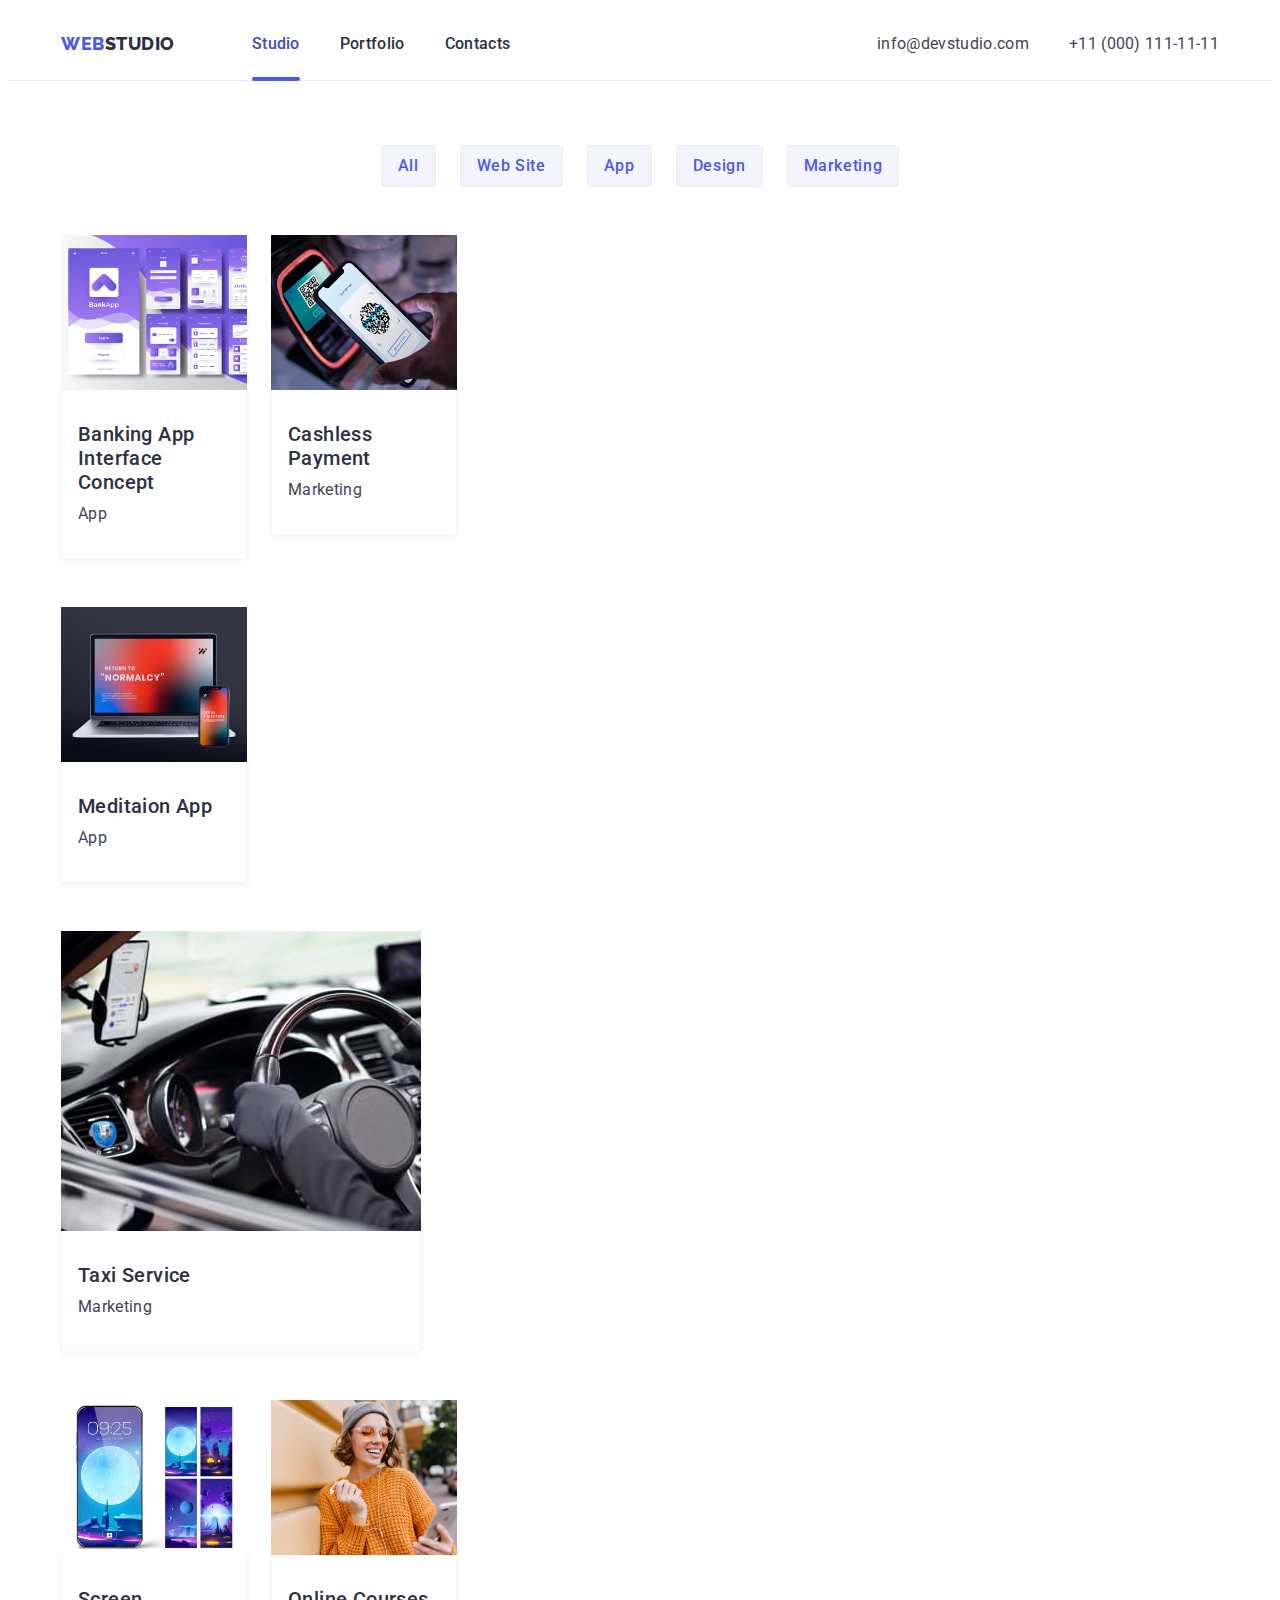
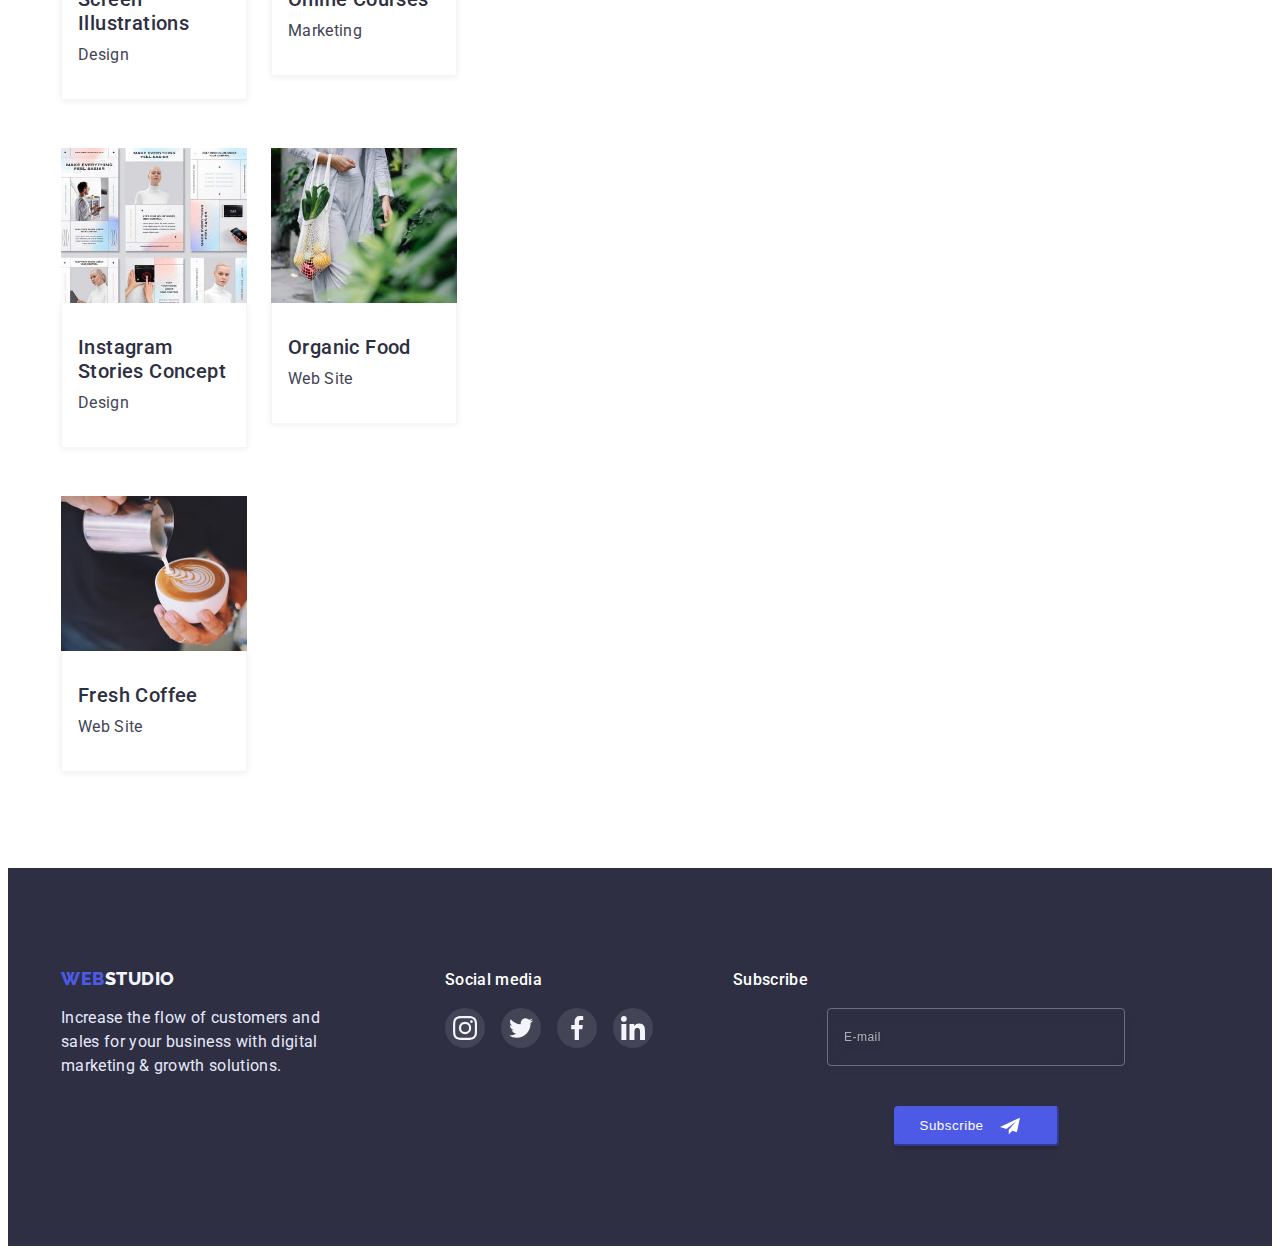
==== commit a6b9a47a: "change my mistake" ====
--- a/portfolio.html
+++ b/portfolio.html
@@ -9,7 +9,10 @@
 <link rel="preconnect" href="https://fonts.gstatic.com" crossorigin>
 <link href="https://fonts.googleapis.com/css2?family=Raleway:wght@800&family=Roboto:wght@400;500;700;900&display=swap" rel="stylesheet">
     <link rel="stylesheet" href="https://cdnjs.cloudflare.com/ajax/libs/modern-normalize/1.1.0/modern-normalize.min.css" integrity="sha512-wpPYUAdjBVSE4KJnH1VR1HeZfpl1ub8YT/NKx4PuQ5NmX2tKuGu6U/JRp5y+Y8XG2tV+wKQpNHVUX03MfMFn9Q==" crossorigin="anonymous" referrerpolicy="no-referrer" />
-<link rel="stylesheet" href="./css/styles.css">
+<link href="./css/styles.css" rel="stylesheet" />
+<link href="./css/mobile.css" rel="stylesheet" />
+<link href="./css/tablet.css" rel="stylesheet" />
+<link href="./css/desktop.css" rel="stylesheet" />
 </head>
 <body>
     <header class="header">
--- a/css/styles.css
+++ b/css/styles.css
@@ -336,12 +336,11 @@
 
 .mob-menu-soc-list {
         display: flex;
-        justify-content: space-between; 
-        gap: 24px;
+        align-items: center;
+        gap: 56px;
         
 }
 .mob-menu-soc-items {   
-        width: 100%;
         width: 40px;
         height: 40px;
 }
@@ -455,11 +454,11 @@
 .second-list {
         display: flex;
         flex-wrap: wrap;
-        gap: 24px;
+        gap: 72px;
 }
 
 .second-items-img {
-        flex-basis: calc((100 % - 3 * 24) / 4);
+        flex-basis: calc((100 % - 3 * 72) / 4);
 }
 
 .second-list-icon {
@@ -483,7 +482,7 @@
       }
 .second-items {
         width: 100%;
-        row-gap: 72px;
+        
 }
 
 .second-title {
@@ -676,6 +675,7 @@
         align-items: center;
         justify-content: center;
         transition: border-color 250ms cubic-bezier(0.4, 0, 0.2, 1);
+
         
 }
 
@@ -697,7 +697,8 @@
 
 /* ----------- ABOUT---------- */
 .about {
-        
+        margin-left: auto;
+        margin-right: auto;
         padding-top: 48px;
         padding-bottom: 48px;
 }
@@ -770,11 +771,13 @@
         flex-wrap: wrap;
         row-gap: 48px;
         column-gap: 24px;
-        
-}
+        max-width: 396px;
+        
+}
+
 
 .about-picture-items {
-        width: calc((100% - 48) / 3);
+        width: 100%;
         transition: box-shadow 250ms cubic-bezier(0.4, 0, 0.2, 1);        
 }
 
@@ -852,6 +855,10 @@
     align-items: center;
 }
 
+.footer-wrap {
+        margin-bottom: 72px;
+}
+
 
 .footer-information {
         margin-bottom: 72px;
@@ -898,7 +905,7 @@
         display: flex;
         flex-direction: column;
         align-items: center;
-        margin-bottom: 72px;
+        
 }
 
 .footer-soc-title {
--- a/css/mobile.css
+++ b/css/mobile.css
@@ -0,0 +1,10 @@
+@media  screen and (min-width: 480px) {
+    .container {
+            width: 428px;
+            margin-left: auto;
+            margin-right: auto;
+            
+    }
+
+        
+}
--- a/css/tablet.css
+++ b/css/tablet.css
@@ -0,0 +1,178 @@
+@media screen and (min-width: 768px) {
+    .container {
+            width: 768px;
+            
+    }
+
+        .header-navigation {
+            margin-right: 110px;
+        }
+
+    .header {
+        padding-bottom: 10px;   
+    }
+
+    .header-nav-list {
+        display: flex;
+        gap: 40px;
+        margin-left: 120px;
+        
+}
+
+.header-list {
+    display: block;
+}
+
+.header-contacts {
+    display: flex;
+    gap: 4px;
+
+}
+
+.mobile-menu-btn {
+    display: none;
+}
+
+.mob-menu-container {
+    display: none;
+}
+
+
+/* -----------TOP SECTION---------- */
+    .top {
+        max-width: 768px;
+        height: 436px;
+        padding-top: 112px;
+        padding-bottom: 108px;
+        background-image: linear-gradient(
+    rgba(46, 47, 66, 0.7),
+    rgba(46, 47, 66, 0.7)),
+        url(../img/Bg/bg-tablet-1x.jpg);
+    }
+
+    @media (min-device-pixel-ratio: 2),
+  (min-resolution: 192dpi),
+  (min-resolution: 2dppx) {
+  .top{
+    background-image: linear-gradient(
+        rgba(46, 47, 66, 0.7),
+        rgba(46, 47, 66, 0.7)),
+        url(../img/Bg/bg-tablet-2x.jpg);
+  }
+}
+
+    .top-title {
+        max-width: 494px;
+        margin-bottom: 40px;
+        font-size: 56px;
+        line-height: 1.07;
+        text-transform: none;
+    }
+    /* -----------SECOND SECTION---------- */
+   
+    .second-items {
+        width: calc((100% - 72px) / 2);       
+}
+
+.second-title {
+    text-align: left;
+}
+/* -------------TEAM------------ */
+    .team {
+        padding-top: ;
+        padding-bottom: 104px;
+    }
+
+    .team >.container {
+        width: 582px;
+    }
+.team-list {
+row-gap: 64px;
+column-gap: 24px;
+}
+
+.team-items {
+    width: calc((100% - 24px) / 2);
+}
+
+/*--------CUSTOMERS-------*/
+.customers-list {
+    column-gap: 24px;   
+}
+
+.customers-items  {
+    width: calc((100% - 48 px ) / 3);
+    max-width: 168px;
+    height: 88px;
+}
+
+
+/*---------ABOUT---------*/
+
+.about {
+    padding-top: 64px;
+    padding-bottom: 96px;
+    
+}
+
+.about-list {
+    justify-content: center;
+    align-items: center;
+    gap: 24px;
+}
+.about-picture-list >.container {
+    width: 736px;
+    margin: auto;
+}
+
+.about-picture-items {
+    width: calc((100% - 24px) / 2)}
+
+/*--------FOOTER-------*/
+.footer-container {
+    width: 584px;
+    margin-left: auto;
+    margin-right: auto;
+    align-items: flex-start;
+    
+}
+
+.footer-wrap {
+    display: flex;
+    align-items: baseline;
+}
+
+.footer-information {
+    margin-right: 24px;
+    margin-bottom: 0;
+    align-items: flex-start;
+    max-width: 264px;
+}
+
+
+.footer-soc {
+    align-items: flex-start;
+}
+
+.footer-sub {
+    align-items: flex-start;    
+}
+
+.footer-sub-title {
+    text-align: start;
+}
+
+.footer-sub-wrap {
+    gap: 24px;
+}
+.footer-sub-input {
+    width: 264px;
+}
+
+.modal {
+    width: 408px;
+    height: 584px;
+}
+
+
+}--- a/css/desktop.css
+++ b/css/desktop.css
@@ -0,0 +1,163 @@
+@media screen and (min-width: 1200px) {
+    .container {
+            width: 1158px;
+            padding-left: 15px;
+            padding-right: 15px;
+    }
+
+       
+    .header {
+        padding-top: 24px;
+        padding-bottom: 24px;   
+    }
+
+    .header-navigation {
+        margin-right: auto;
+    }
+
+    
+    .header-nav-list {
+        margin-left: 77px;
+        
+}
+    .header-list {
+        display: flex;
+       
+}
+
+.header-link.current::after {
+    bottom: -28px;
+}
+
+.header-link-contacts {
+    font-size: 16px;
+    line-height: 1.5;
+    letter-spacing: 0.02em;
+}
+
+
+    /* -----------TOP SECTION---------- */
+
+    .top {
+        max-width: 1440px;
+        height: 600px;
+        padding-top: 188px;
+        padding-bottom: 188px;
+        background-image: linear-gradient(
+    rgba(46, 47, 66, 0.7),
+    rgba(46, 47, 66, 0.7)),
+        url(../img/Bg/Main-bg.jpg);
+    }
+
+    @media (min-device-pixel-ratio: 2),
+    (min-resolution: 192dpi),
+    (min-resolution: 2dppx) {
+    .top{
+      background-image: linear-gradient(
+          rgba(46, 47, 66, 0.7),
+          rgba(46, 47, 66, 0.7)),
+          url(../img/Bg/bg-desktop-2x.jpg);
+    }
+  }
+
+    .top-title {
+        margin-bottom: 48px;
+        
+    }
+    /* -----------SECOND SECTION---------- */
+
+    .second {
+        padding-top: 120px;
+        padding-bottom: 120px;
+}
+
+.second-list {
+        flex-wrap: nowrap;
+        gap: 24px;
+}
+
+.second-items {
+    width: calc((100% - 3 * 24px) / 4);       
+}
+    /* -------------TEAM------------ */
+    .team {
+        padding-top: 120px;
+        padding-bottom: 120px;
+    }
+
+    .team >.container {
+        width: 1158px;
+        padding-left: 15px;
+        padding-right: 15px;
+    }
+
+    .team-list {
+        gap: 24px;
+    }
+        
+    .team-items {
+        width: calc((100% - 3 * 24px) / 4);
+    }
+        /* -------------CUSTOMERS------------ */
+    .customers {
+        padding-top: 120px;
+        padding-bottom: 120px;
+    }
+    .customers >.container {
+        width: 1158px;
+        padding-left: 15px;
+        padding-right: 15px;
+    }
+        .customers-list {
+        flex-wrap: nowrap;
+        gap: 24px;
+        
+    }
+    
+    .customers-items {
+            width: calc((100% - 24 * 5) / 6);
+            
+            
+    }
+
+    
+        /*--------FOOTER-------*/
+        .footer {
+            padding-top: 100px;
+            padding-bottom: 100px;
+        }
+
+        .footer-container {
+            display: flex;
+            flex-direction: row;
+            align-items: baseline;
+            width: 1158px;
+            margin-left: auto;
+            margin-right: auto;
+          }
+
+        .footer-wrap {
+            margin-left: 0;
+            margin-bottom: 0;
+                
+        }
+
+        .footer-information {
+            width: 264px;
+            margin-right: 120px;
+            margin-bottom: 0;
+        }
+       
+        .footer-sub {
+            margin-left: 80px;
+        }
+
+        .footer-sub-wrap {
+            flex-direction: row;
+        }
+
+
+       
+        
+
+}